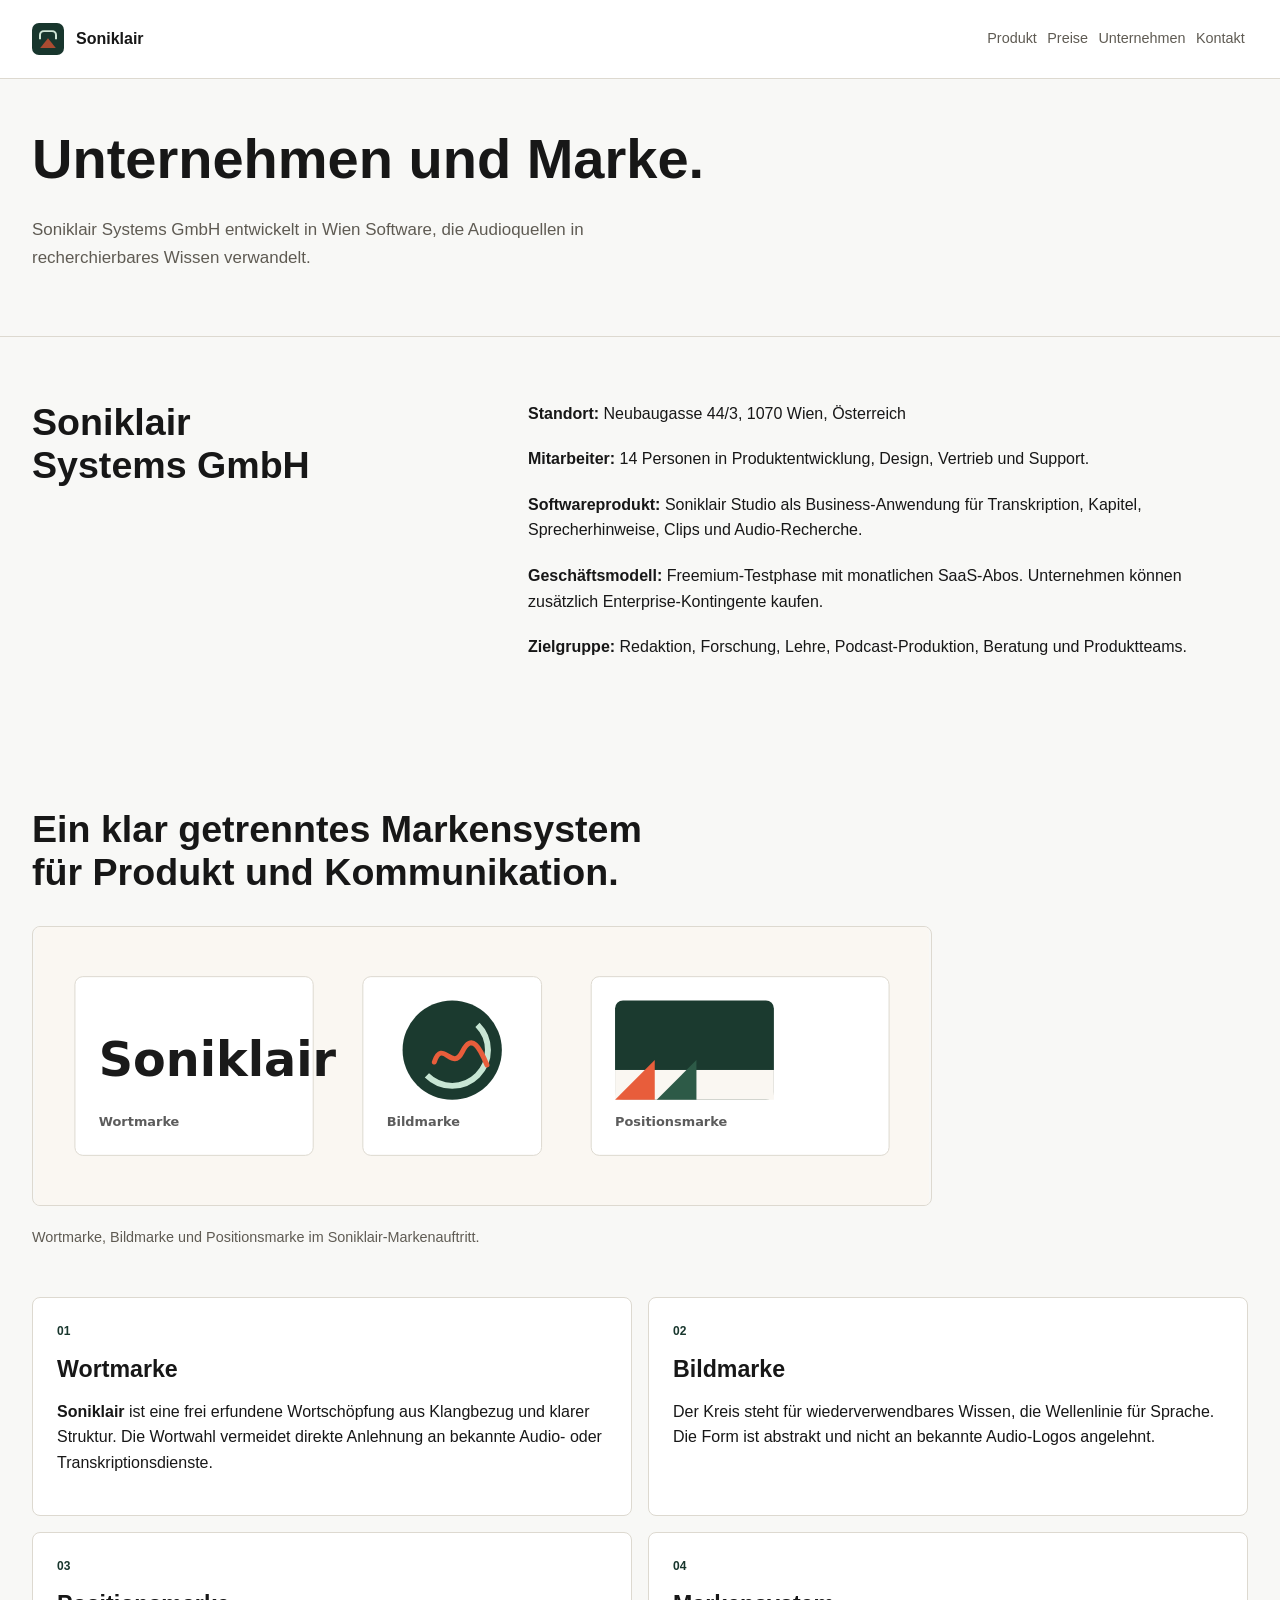
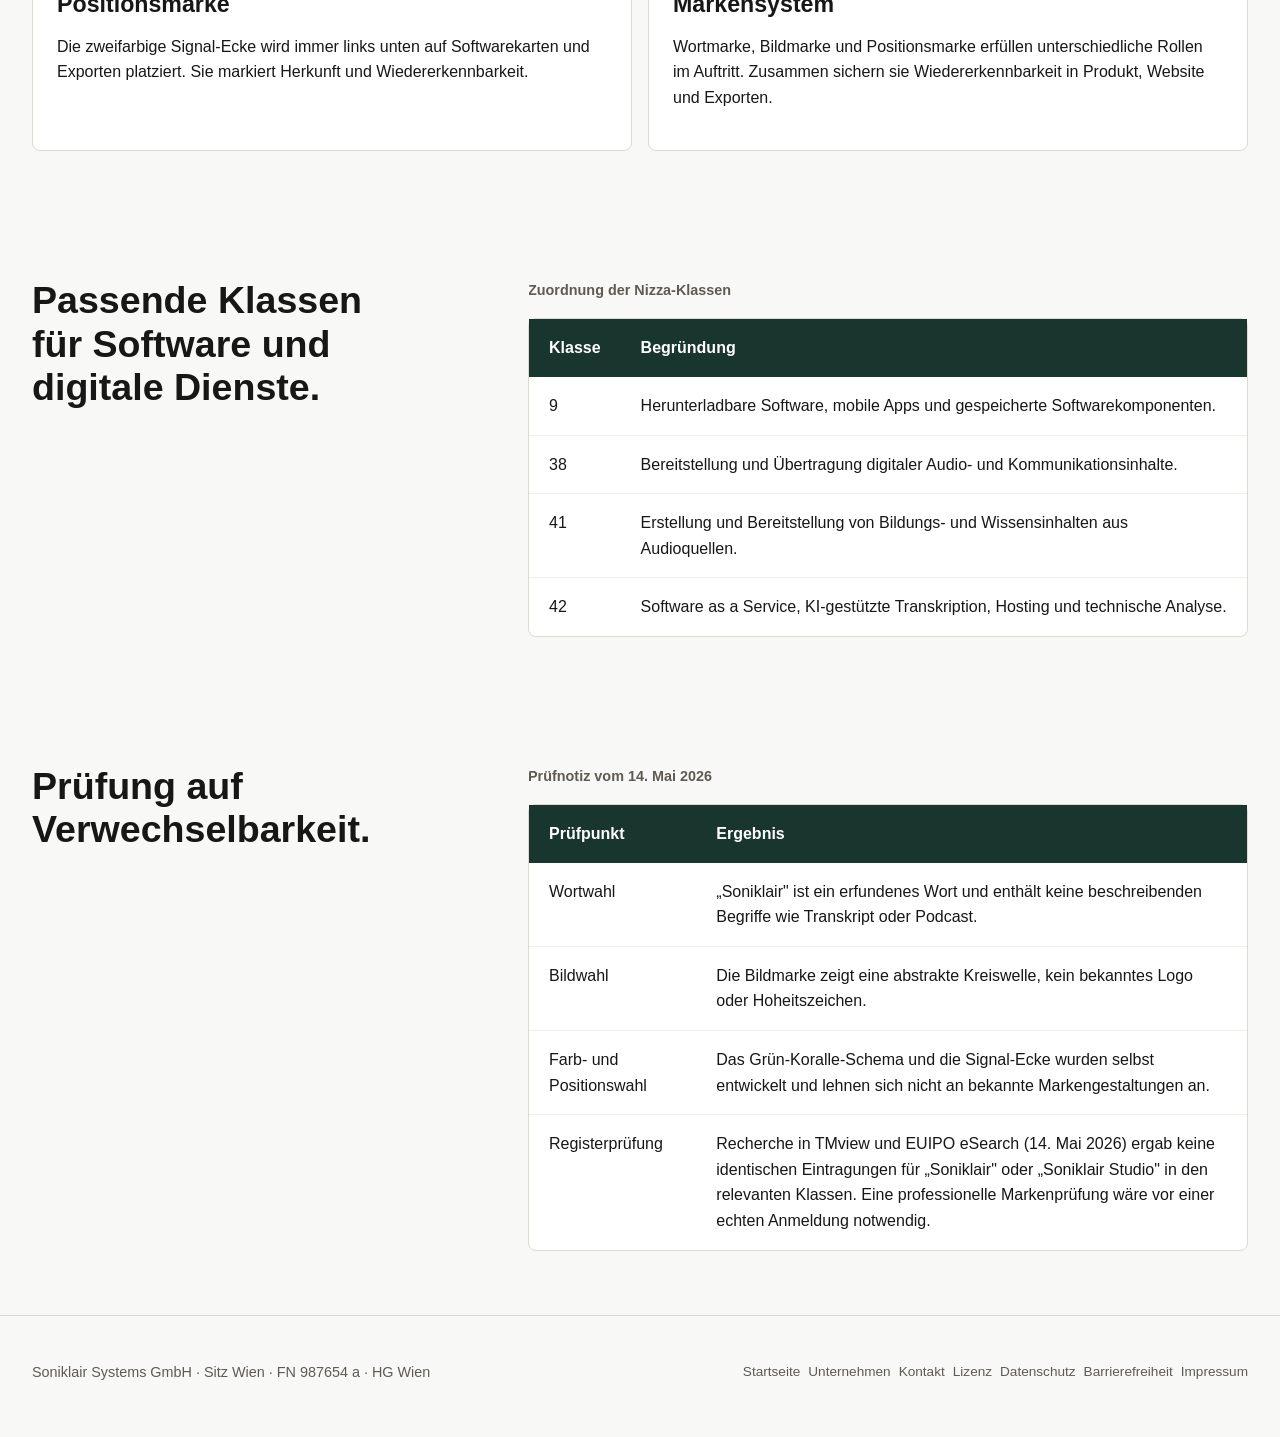
==== about.html @ 31c09a32 "about + contact" ====
<!doctype html>
<html lang="de-AT">
  <head>
    <meta charset="utf-8">
    <meta name="viewport" content="width=device-width, initial-scale=1">
    <title>Unternehmen und Marke | Soniklair</title>
    <meta name="description" content="Unternehmensprofil, Markenformen und Nizza-Klassen von Soniklair Systems GmbH.">
    <link rel="stylesheet" href="styles.css">
  </head>
  <body data-page="about">
    <header class="site-header">
      <nav class="nav">
        <a class="brand" href="index.html"><span class="brand-mark"></span>Soniklair</a>
        <button class="nav-toggle" type="button">Menü</button>
        <div class="nav-links" id="nav-links">
          <a href="index.html#produkt">Produkt</a>
          <a href="index.html#shop">Preise</a>
          <a href="about.html">Unternehmen</a>
          <a href="contact.html">Kontakt</a>
        </div>
      </nav>
    </header>
    <main id="main" class="page">
      <section class="band page-hero">
        <h1>Unternehmen und Marke.</h1>
        <p class="lead">Soniklair Systems GmbH entwickelt in Wien Software, die Audioquellen in recherchierbares Wissen verwandelt.</p>
      </section>

      <section class="band two-column">
        <div>
          <h2 id="company-title">Soniklair Systems GmbH</h2>
        </div>
        <div class="text-block">
          <p><strong>Standort:</strong> Neubaugasse 44/3, 1070 Wien, Österreich</p>
          <p><strong>Mitarbeiter:</strong> 14 Personen in Produktentwicklung, Design, Vertrieb und Support.</p>
          <p><strong>Softwareprodukt:</strong> Soniklair Studio als Business-Anwendung für Transkription, Kapitel, Sprecherhinweise, Clips und Audio-Recherche.</p>
          <p><strong>Geschäftsmodell:</strong> Freemium-Testphase mit monatlichen SaaS-Abos. Unternehmen können zusätzlich Enterprise-Kontingente kaufen.</p>
          <p><strong>Zielgruppe:</strong> Redaktion, Forschung, Lehre, Podcast-Produktion, Beratung und Produktteams.</p>
        </div>
      </section>

      <section class="band">
        <div class="section-heading">
          <h2 id="marks-title">Ein klar getrenntes Markensystem für Produkt und Kommunikation.</h2>
        </div>
        <figure class="wide-media">
          <img src="assets/marks.svg" alt="Soniklair Wortmarke, Bildmarke und Positionsmarke" width="900" height="280">
          <figcaption>Wortmarke, Bildmarke und Positionsmarke im Soniklair-Markenauftritt.</figcaption>
        </figure>
        <div class="feature-grid" style="margin-top: 3rem;">
          <article>
            <span class="number">01</span>
            <h3>Wortmarke</h3>
            <p><strong>Soniklair</strong> ist eine frei erfundene Wortschöpfung aus Klangbezug und klarer Struktur. Die Wortwahl vermeidet direkte Anlehnung an bekannte Audio- oder Transkriptionsdienste.</p>
          </article>
          <article>
            <span class="number">02</span>
            <h3>Bildmarke</h3>
            <p>Der Kreis steht für wiederverwendbares Wissen, die Wellenlinie für Sprache. Die Form ist abstrakt und nicht an bekannte Audio-Logos angelehnt.</p>
          </article>
          <article>
            <span class="number">03</span>
            <h3>Positionsmarke</h3>
            <p>Die zweifarbige Signal-Ecke wird immer links unten auf Softwarekarten und Exporten platziert. Sie markiert Herkunft und Wiedererkennbarkeit.</p>
          </article>
          <article>
            <span class="number">04</span>
            <h3>Markensystem</h3>
            <p>Wortmarke, Bildmarke und Positionsmarke erfüllen unterschiedliche Rollen im Auftritt. Zusammen sichern sie Wiedererkennbarkeit in Produkt, Website und Exporten.</p>
          </article>
        </div>
      </section>

      <section class="band two-column">
        <div>
          <h2 id="nice-title">Passende Klassen für Software und digitale Dienste.</h2>
        </div>
        <table class="info-table">
          <caption>Zuordnung der Nizza-Klassen</caption>
          <thead><tr><th>Klasse</th><th>Begründung</th></tr></thead>
          <tbody>
            <tr><td>9</td><td>Herunterladbare Software, mobile Apps und gespeicherte Softwarekomponenten.</td></tr>
            <tr><td>38</td><td>Bereitstellung und Übertragung digitaler Audio- und Kommunikationsinhalte.</td></tr>
            <tr><td>41</td><td>Erstellung und Bereitstellung von Bildungs- und Wissensinhalten aus Audioquellen.</td></tr>
            <tr><td>42</td><td>Software as a Service, KI-gestützte Transkription, Hosting und technische Analyse.</td></tr>
          </tbody>
        </table>
      </section>

      <section class="band two-column">
        <div>
          <h2 id="clearance-title">Prüfung auf Verwechselbarkeit.</h2>
        </div>
        <table class="info-table">
          <caption>Prüfnotiz vom 14. Mai 2026</caption>
          <thead><tr><th>Prüfpunkt</th><th>Ergebnis</th></tr></thead>
          <tbody>
            <tr><td>Wortwahl</td><td>„Soniklair" ist ein erfundenes Wort und enthält keine beschreibenden Begriffe wie Transkript oder Podcast.</td></tr>
            <tr><td>Bildwahl</td><td>Die Bildmarke zeigt eine abstrakte Kreiswelle, kein bekanntes Logo oder Hoheitszeichen.</td></tr>
            <tr><td>Farb- und Positionswahl</td><td>Das Grün-Koralle-Schema und die Signal-Ecke wurden selbst entwickelt und lehnen sich nicht an bekannte Markengestaltungen an.</td></tr>
            <tr><td>Registerprüfung</td><td>Recherche in TMview und EUIPO eSearch (14. Mai 2026) ergab keine identischen Eintragungen für „Soniklair" oder „Soniklair Studio" in den relevanten Klassen. Eine professionelle Markenprüfung wäre vor einer echten Anmeldung notwendig.</td></tr>
          </tbody>
        </table>
      </section>
    </main>
    <footer class="site-footer">
      <p>Soniklair Systems GmbH · Sitz Wien · FN 987654 a · HG Wien</p>
      <nav>
        <a href="index.html">Startseite</a>
        <a href="about.html">Unternehmen</a>
        <a href="contact.html">Kontakt</a>
        <a href="license.html">Lizenz</a>
        <a href="privacy.html">Datenschutz</a>
        <a href="accessibility.html">Barrierefreiheit</a>
        <a href="impressum.html">Impressum</a>
      </nav>
    </footer>
    <script src="script.js"></script>
  </body>
</html>
---- styles.css ----
:root {
  color-scheme: light;
  --paper: #f8f8f6;
  --paper-2: #efeee9;
  --paper-3: #e4e2db;
  --ink: #171717;
  --muted: #5f5b53;
  --line: #ddd9d0;
  --forest: #18362d;
  --forest-light: #2d5144;
  --mint: #cfe5d6;
  --coral: #ab4b31;
  --amber: #a47a2b;
  --focus: #005fcc;
  --surface: #ffffff;
  --max: 1280px;
  --radius: 8px;
  --radius-lg: 8px;
  --font-sans: "Avenir Next", "Helvetica Neue", Helvetica, sans-serif;
  --font-serif: "Avenir Next", "Helvetica Neue", Helvetica, sans-serif;
}

* {
  box-sizing: border-box;
}

html {
  scroll-behavior: smooth;
}

body {
  margin: 0;
  background: var(--paper);
  color: var(--ink);
  font-family: var(--font-sans);
  font-size: 16px;
  line-height: 1.6;
  font-optical-sizing: auto;
}

img,
canvas {
  display: block;
  max-width: 100%;
}

a {
  color: var(--forest);
  text-decoration-thickness: 1px;
  text-underline-offset: 0.25em;
  transition: color 0.15s ease, text-decoration-color 0.15s ease;
}

a:hover {
  color: var(--coral);
  text-decoration-color: var(--coral);
}

.site-header {
  position: sticky;
  top: 0;
  z-index: 50;
  border-bottom: 1px solid var(--line);
  background: rgba(255, 255, 255, 0.96);
}

.nav {
  max-width: var(--max);
  margin: 0 auto;
  padding: 0.95rem 2rem;
  display: flex;
  align-items: center;
  justify-content: space-between;
  gap: 1.5rem;
}

.brand {
  display: inline-flex;
  align-items: center;
  gap: 0.75rem;
  min-height: 48px;
  color: var(--ink);
  font-size: 1rem;
  font-weight: 700;
  text-decoration: none;
  transition: opacity 0.15s ease;
}

.brand:hover {
  opacity: 0.7;
  color: var(--ink);
}

.brand-mark {
  position: relative;
  width: 32px;
  height: 32px;
  border-radius: 7px;
  background: var(--forest);
  overflow: hidden;
}

.brand-mark::before {
  content: "";
  position: absolute;
  inset: 7px;
  border: 2px solid var(--mint);
  border-radius: 5px;
  clip-path: polygon(0 0, 100% 0, 100% 50%, 0 50%);
}

.brand-mark::after {
  content: "";
  position: absolute;
  bottom: 7px;
  left: 50%;
  transform: translateX(-50%);
  width: 16px;
  height: 10px;
  background: var(--coral);
  clip-path: polygon(0 100%, 50% 0, 100% 100%);
}

.nav-links {
  display: flex;
  align-items: center;
  gap: 0.25rem;
  flex-wrap: wrap;
  justify-content: flex-end;
}

.nav-links a {
  min-height: 44px;
  display: inline-flex;
  align-items: center;
  padding: 0.5rem 0.2rem;
  border-radius: 0;
  color: var(--muted);
  font-size: 0.9rem;
  font-weight: 500;
  text-decoration: none;
  transition: color 0.15s ease, border-color 0.15s ease;
  border-bottom: 1px solid transparent;
}

.nav-links a:hover {
  color: var(--ink);
  border-color: var(--line);
}

.nav-links a[aria-current="page"] {
  color: var(--ink);
  border-color: var(--ink);
}

.nav-toggle {
  display: none;
  min-height: 44px;
  border: 2px solid var(--ink);
  border-radius: var(--radius);
  background: transparent;
  color: var(--ink);
  font: inherit;
  font-weight: 600;
  padding: 0.5rem 1rem;
  cursor: pointer;
  transition: background 0.15s ease, color 0.15s ease;
}

.nav-toggle:hover {
  background: var(--ink);
  color: var(--paper);
}

.band {
  max-width: var(--max);
  margin: 0 auto;
  padding: 4rem 2rem;
}

.hero {
  min-height: auto;
  display: grid;
  grid-template-columns: 1.1fr 0.9fr;
  align-items: center;
  gap: 2.5rem;
  padding-top: 3rem;
  padding-bottom: 3rem;
  border-bottom: 1px solid var(--line);
}

.hero-copy {
  max-width: 640px;
}

.feature-grid article {
  animation: none;
}

h1, h2, h3 {
  margin-top: 0;
  color: var(--ink);
  font-weight: 400;
  line-height: 1.15;
}

h1 {
  font-family: var(--font-serif);
  margin-bottom: 1.5rem;
  font-size: 3.5rem;
  font-weight: 650;
  letter-spacing: 0;
  text-wrap: balance;
}

h1 em {
  font-style: inherit;
  color: inherit;
}

h2 {
  font-family: var(--font-serif);
  margin-bottom: 1.25rem;
  font-size: 2.35rem;
  font-weight: 650;
  letter-spacing: 0;
  text-wrap: balance;
}

h3 {
  margin-bottom: 0.75rem;
  font-size: 1.45rem;
  font-family: var(--font-sans);
  font-weight: 600;
}

.lead {
  max-width: 640px;
  margin: 0 0 2rem;
  color: var(--muted);
  font-size: 1.06rem;
  line-height: 1.65;
}

.hero-actions {
  display: flex;
  flex-wrap: wrap;
  gap: 1rem;
}

.hero-meta {
  display: grid;
  grid-template-columns: repeat(3, minmax(0, 1fr));
  gap: 0.75rem;
  margin: 1.75rem 0 0;
  padding: 0;
  list-style: none;
}

.hero-meta li {
  padding: 0.85rem 1rem;
  background: var(--surface);
  border: 1px solid var(--line);
  border-radius: var(--radius);
  font-size: 0.95rem;
  font-weight: 600;
}

.hero-meta span {
  display: block;
  margin-bottom: 0.2rem;
  color: var(--muted);
  font-size: 0.78rem;
  font-weight: 500;
}

.button {
  min-height: 52px;
  display: inline-flex;
  align-items: center;
  justify-content: center;
  gap: 0.5rem;
  border: none;
  border-radius: 7px;
  padding: 0.9rem 1.6rem;
  color: var(--ink);
  cursor: pointer;
  font-family: inherit;
  font-size: 0.95rem;
  font-weight: 600;
  line-height: 1.2;
  text-align: center;
  text-decoration: none;
  transition: background 0.15s ease, border-color 0.15s ease, color 0.15s ease;
  position: relative;
  overflow: hidden;
}

.button.primary {
  background: var(--forest);
  color: white;
}

.button.primary:hover {
  background: var(--forest-light);
}

.button.secondary {
  background: transparent;
  border: 1px solid var(--line);
}

.button.secondary:hover {
  background: var(--paper-2);
  border-color: var(--forest);
}

.hero-media,
.wide-media {
  margin: 0;
  position: relative;
}

.hero-media img,
.wide-media img {
  border-radius: var(--radius-lg);
  border: 1px solid var(--line);
}

figcaption {
  margin-top: 1.25rem;
  color: var(--muted);
  font-size: 0.9rem;
}

.section-heading {
  max-width: 760px;
  margin-bottom: 2rem;
}

.feature-grid {
  display: grid;
  grid-template-columns: repeat(2, minmax(0, 1fr));
  gap: 1rem;
  border: none;
}

.feature-grid article {
  padding: 1.5rem;
  background: var(--surface);
  border: 1px solid var(--line);
  border-radius: var(--radius-lg);
}

.number {
  display: block;
  margin-bottom: 0.9rem;
  color: var(--forest);
  font-size: 0.75rem;
  font-weight: 700;
}

.proof {
  display: grid;
  grid-template-columns: 0.75fr 1.25fr;
  gap: 2.5rem;
  padding-top: 0;
  padding-bottom: 0;
  border: none;
  align-items: start;
}

.proof-list {
  margin: 0;
  padding: 0;
  list-style: none;
  counter-reset: proof;
}

.proof-list li {
  display: flex;
  align-items: flex-start;
  gap: 1rem;
  padding: 1rem 0;
  border-bottom: 1px solid var(--line);
  color: var(--muted);
  font-size: 1rem;
  counter-increment: proof;
}

.proof-list li::before {
  content: counter(proof, decimal-leading-zero);
  flex-shrink: 0;
  color: var(--coral);
  font-size: 0.9rem;
  font-weight: 700;
}

.proof-list li:last-child {
  border-bottom: none;
}

.media-panel {
  display: grid;
  grid-template-columns: 0.8fr 1.2fr;
  gap: 2rem;
  align-items: center;
  padding-top: 3rem;
  padding-bottom: 3rem;
  border-top: 1px solid var(--line);
  border-bottom: 1px solid var(--line);
}

#signal-canvas {
  width: 100%;
  height: auto;
  border-radius: var(--radius-lg);
  border: 1px solid var(--line);
}

.pricing-grid {
  display: grid;
  grid-template-columns: repeat(3, 1fr);
  gap: 1rem;
  border: none;
}

.price-card {
  padding: 2rem;
  background: var(--surface);
  border: 1px solid var(--line);
  border-radius: var(--radius-lg);
}

.price-card.recommended {
  border-color: var(--forest);
}

.badge {
  position: static;
  display: inline-block;
  margin: 0 0 1rem;
  background: var(--paper);
  color: var(--forest);
  border: 1px solid var(--line);
  padding: 0.3rem 0.55rem;
  border-radius: 4px;
  font-size: 0.75rem;
  font-weight: 600;
  white-space: nowrap;
}

.price {
  margin: 0 0 1.5rem;
  font-family: var(--font-serif);
  font-size: 3.5rem;
  font-weight: 400;
  line-height: 1;
}

.price span {
  color: var(--muted);
  font-family: var(--font-sans);
  font-size: 1rem;
  font-weight: 500;
  line-height: 1.4;
}

.price-card ul {
  min-height: 7rem;
  margin: 0 0 1.5rem;
  padding: 0;
  list-style: none;
}

.price-card li {
  display: flex;
  align-items: flex-start;
  gap: 0.6rem;
  padding: 0.4rem 0;
  font-size: 0.95rem;
}

.price-card li::before {
  content: "✓";
  color: var(--coral);
  font-weight: 700;
}

.price-term {
  margin: 0 0 1rem;
  color: var(--muted);
  font-size: 0.82rem;
  line-height: 1.4;
}

.checkout-demo-notice {
  margin: 0 0 1rem;
  padding: 0.6rem 0.9rem;
  background: var(--paper-2);
  border-left: 3px solid var(--amber);
  border-radius: 0 var(--radius) var(--radius) 0;
  font-size: 0.9rem;
}

.order-summary {
  padding: 1rem 1.1rem;
  background: var(--paper);
  border: 1px solid var(--line);
  border-radius: var(--radius);
  font-size: 0.9rem;
}

.order-summary-title {
  margin: 0 0 0.6rem;
  font-weight: 700;
  font-size: 0.85rem;
  color: var(--muted);
  text-transform: uppercase;
  letter-spacing: 0.04em;
}

.order-summary-list {
  margin: 0;
  padding: 0;
  list-style: none;
  display: grid;
  gap: 0.35rem;
}

.checkout {
  margin-top: 1.5rem;
  padding: 2rem;
  background: var(--surface);
  border: 1px solid var(--line);
  border-radius: var(--radius-lg);
}

.shop-legal-note {
  margin-top: 1.5rem;
  padding: 1rem 1.25rem;
  background: var(--surface);
  border: 1px solid var(--line);
  border-radius: var(--radius-lg);
  color: var(--muted);
  font-size: 0.95rem;
}

.shop-legal-note p {
  margin: 0 0 0.75rem;
}

.shop-legal-note p:last-child {
  margin-bottom: 0;
}

.checkout-form,
.contact-form,
.settings-form {
  display: grid;
  gap: 1.25rem;
}

label {
  font-weight: 600;
  font-size: 0.9rem;
}

input,
select,
textarea {
  width: 100%;
  min-height: 52px;
  border: 1px solid var(--line);
  border-radius: var(--radius);
  background: var(--paper);
  color: var(--ink);
  font: inherit;
  padding: 0.85rem 1rem;
  transition: border-color 0.15s ease, background 0.15s ease;
}

input:focus,
select:focus,
textarea:focus {
  border-color: var(--forest);
  background: white;
  outline: 2px solid var(--focus);
  outline-offset: 2px;
}

input:hover:not(:focus),
select:hover:not(:focus),
textarea:hover:not(:focus) {
  border-color: var(--paper-3);
}

textarea {
  resize: vertical;
  min-height: 120px;
}

.checkbox {
  display: grid;
  grid-template-columns: 24px minmax(0, 1fr);
  gap: 0.85rem;
  align-items: start;
  font-weight: 500;
  font-size: 0.95rem;
}

.checkbox input {
  width: 22px;
  min-height: 22px;
  margin-top: 0.1rem;
  cursor: pointer;
}

.form-message {
  min-height: 1.6rem;
  padding: 0.75rem 1rem;
  background: var(--mint);
  border-radius: var(--radius);
  color: var(--forest);
  font-weight: 600;
  font-size: 0.9rem;
}

.form-message:empty {
  display: none;
}

.form-note,
.settings-retention {
  margin: 0;
  color: var(--muted);
  font-size: 0.9rem;
}

.compliance-grid {
  display: grid;
  grid-template-columns: repeat(3, 1fr);
  gap: 1rem;
  border: none;
}

.compliance-grid a {
  min-height: 88px;
  display: flex;
  align-items: center;
  padding: 1rem 1.1rem;
  background: var(--surface);
  color: var(--ink);
  font-weight: 600;
  font-size: 0.95rem;
  text-decoration: none;
  transition: background 0.15s ease, color 0.15s ease;
  border: 1px solid var(--line);
  border-radius: var(--radius-lg);
}

.compliance-grid a:hover {
  background: var(--paper-2);
  color: var(--forest);
}

.page-hero {
  padding-top: 3rem;
  padding-bottom: 2rem;
  border-bottom: 1px solid var(--line);
}

.two-column,
.contact-layout {
  display: grid;
  grid-template-columns: 0.75fr 1.25fr;
  gap: 4rem;
}

.text-block p {
  margin: 0 0 1.25rem;
}

.text-block strong {
  color: var(--ink);
}

.info-table {
  width: 100%;
  border-collapse: separate;
  border-spacing: 0;
  background: var(--surface);
  border-radius: var(--radius-lg);
  overflow: hidden;
  border: 1px solid var(--line);
}

.info-table caption {
  margin-bottom: 1rem;
  color: var(--muted);
  text-align: left;
  font-weight: 600;
  font-size: 0.9rem;
}

.info-table th,
.info-table td {
  padding: 1rem 1.25rem;
  text-align: left;
  vertical-align: top;
  border-bottom: 1px solid var(--paper-2);
}

.info-table th {
  background: var(--forest);
  color: white;
  font-weight: 600;
  border-bottom: none;
}

.info-table tr:last-child td {
  border-bottom: none;
}

.info-table + p {
  margin: 1rem 0 0;
  color: var(--muted);
}

.legal-grid {
  display: grid;
  grid-template-columns: repeat(2, 1fr);
  gap: 1rem;
}

.legal-grid article {
  padding: 1.25rem;
  background: var(--surface);
  border: 1px solid var(--line);
  border-radius: var(--radius-lg);
}

.legal-grid article h2,
.contact-details h2,
.contact-form h2 {
  font-family: var(--font-sans);
  letter-spacing: normal;
}

.legal-grid article h2 {
  margin-bottom: 0.75rem;
  font-size: 1.35rem;
  font-weight: 600;
  line-height: 1.3;
}

.contact-details h2,
.contact-form h2 {
  font-size: 1.75rem;
  font-weight: 600;
  line-height: 1.2;
}

.media-license,
.cookie-settings {
  max-width: none;
}

.cookie-settings {
  padding: 2rem;
  background: var(--surface);
  border: 1px solid var(--line);
  border-radius: var(--radius-lg);
}

.contact-details {
  padding: 2rem;
  background: var(--surface);
  border: 1px solid var(--line);
  border-radius: var(--radius-lg);
  color: var(--ink);
}

.contact-details h2 {
  color: var(--ink);
}

.contact-details p {
  margin: 0 0 1.25rem;
  opacity: 1;
}

.contact-details a {
  color: var(--forest);
}

.contact-details a:hover {
  color: var(--coral);
}

.contact-form {
  padding: 2rem;
  background: var(--surface);
  border: 1px solid var(--line);
  border-radius: var(--radius-lg);
}

.site-footer {
  max-width: var(--max);
  margin: 0 auto;
  padding: 2.5rem 2rem 3rem;
  display: flex;
  align-items: center;
  justify-content: space-between;
  gap: 2rem;
  border-top: 1px solid var(--line);
}

.site-footer p {
  margin: 0;
  color: var(--muted);
  font-size: 0.9rem;
}

.site-footer nav {
  display: flex;
  flex-wrap: wrap;
  gap: 0.5rem;
}

.site-footer a {
  color: var(--muted);
  font-size: 0.85rem;
  font-weight: 500;
  text-decoration: none;
  padding: 0.35rem 0;
  transition: color 0.15s ease;
}

.site-footer a:hover {
  color: var(--forest);
}

code {
  background: var(--paper-2);
  border-radius: 4px;
  padding: 0.15rem 0.4rem;
  font-family: "SF Mono", Monaco, monospace;
  font-size: 0.9em;
}

@media (max-width: 1024px) {
  .nav { padding: 1rem 1.5rem; }
  .band { padding: 4rem 1.5rem; }
  .hero { grid-template-columns: 1fr; gap: 3rem; }
  .hero-copy { max-width: none; }
  .hero-meta { grid-template-columns: repeat(3, minmax(0, 1fr)); }
  .proof { grid-template-columns: 1fr; gap: 2rem; }
  .media-panel { grid-template-columns: 1fr; }
  .two-column, .contact-layout { grid-template-columns: 1fr; gap: 2rem; }
}

@media (max-width: 768px) {
  .nav { flex-wrap: wrap; }
  .nav-toggle { display: inline-flex; align-items: center; }
  .nav-links {
    display: none;
    width: 100%;
    flex-direction: column;
    align-items: stretch;
    padding-top: 1rem;
    gap: 0.75rem;
  }
  .nav-links.is-open { display: flex; }
  .nav-links a { justify-content: flex-start; }
  .feature-grid,
  .pricing-grid,
  .compliance-grid,
  .hero-meta { grid-template-columns: 1fr; }
}

@media (max-width: 600px) {
  body { font-size: 16px; }
  .band { padding: 3rem 1rem; }
  .nav { padding: 0.75rem 1rem; }
  h1 { font-size: 2.35rem; }
  h2 { font-size: 1.9rem; }
  .legal-grid { grid-template-columns: 1fr; }
  .site-footer { flex-direction: column; text-align: center; }
  .price { font-size: 2.7rem; }
}

@media (prefers-reduced-motion: reduce) {
  *, *::before, *::after {
    animation-duration: 0.001ms !important;
    animation-iteration-count: 1 !important;
    transition-duration: 0.001ms !important;
  }
}
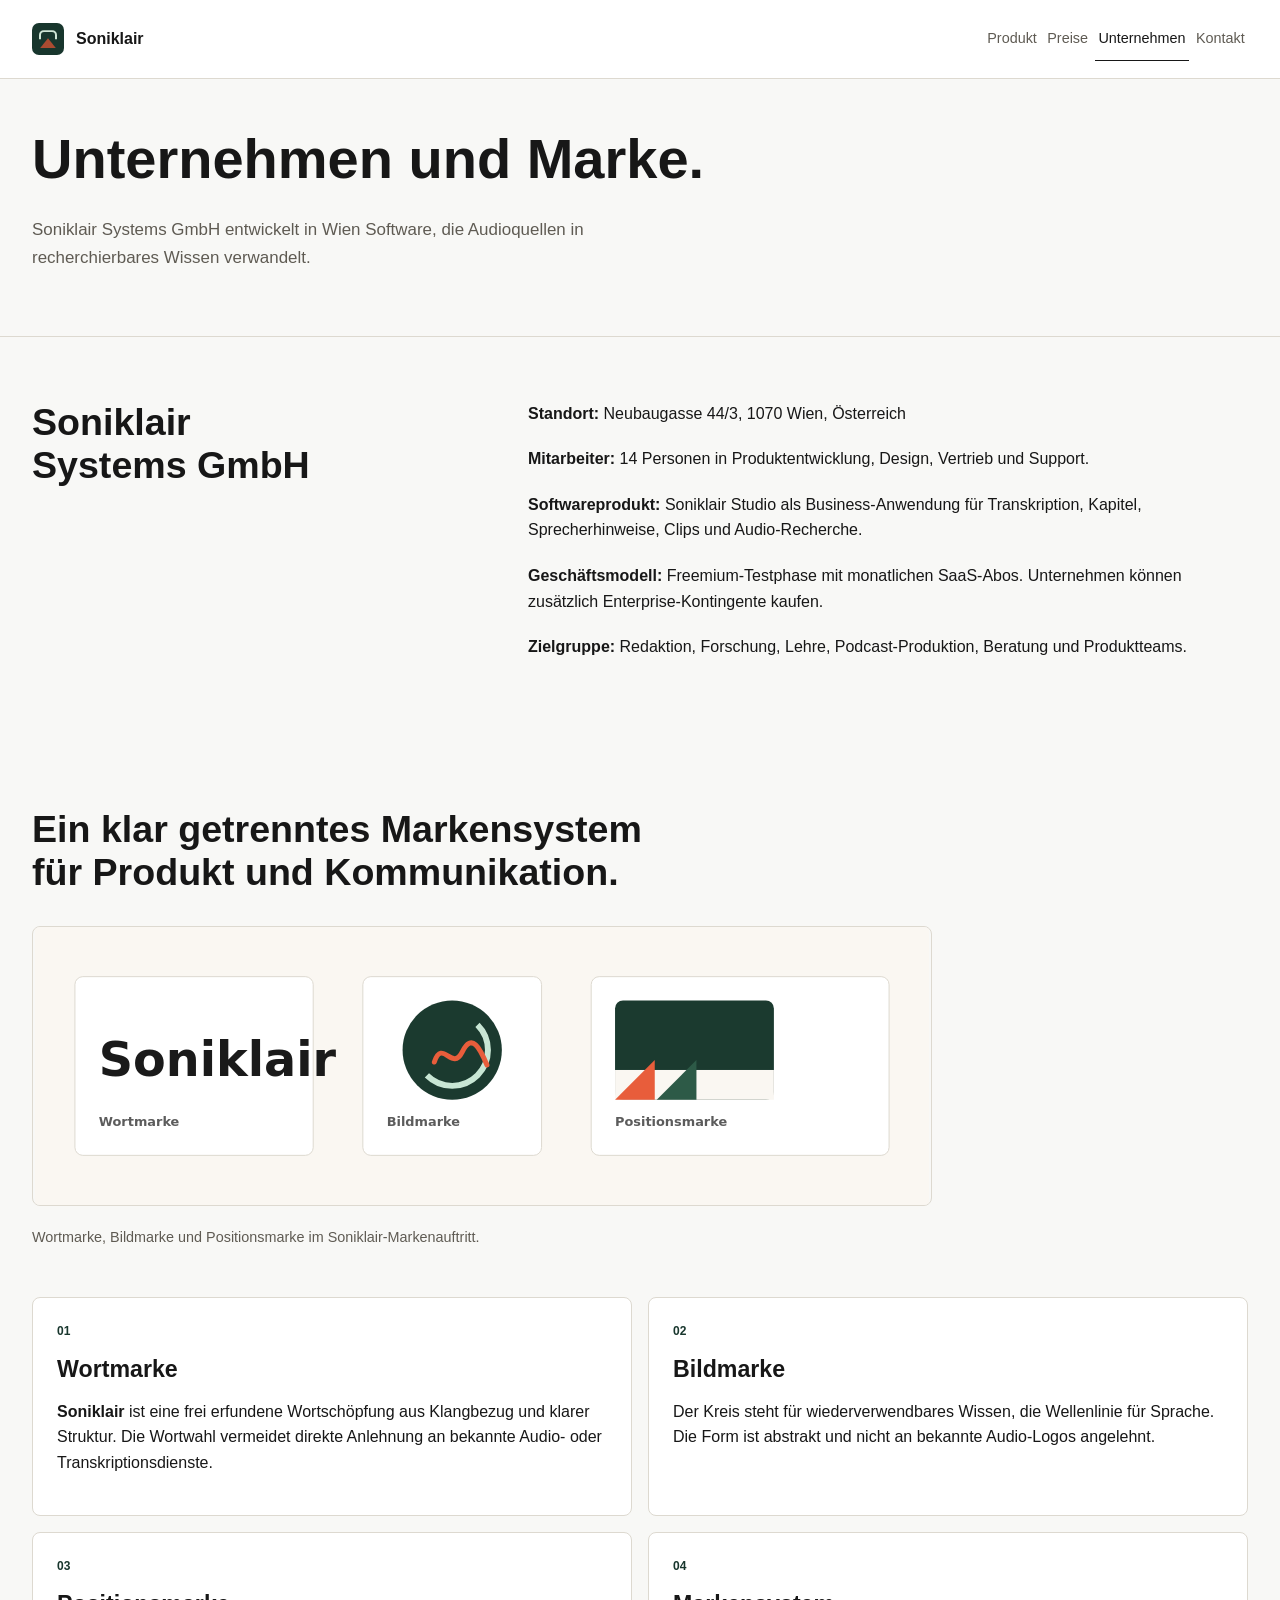
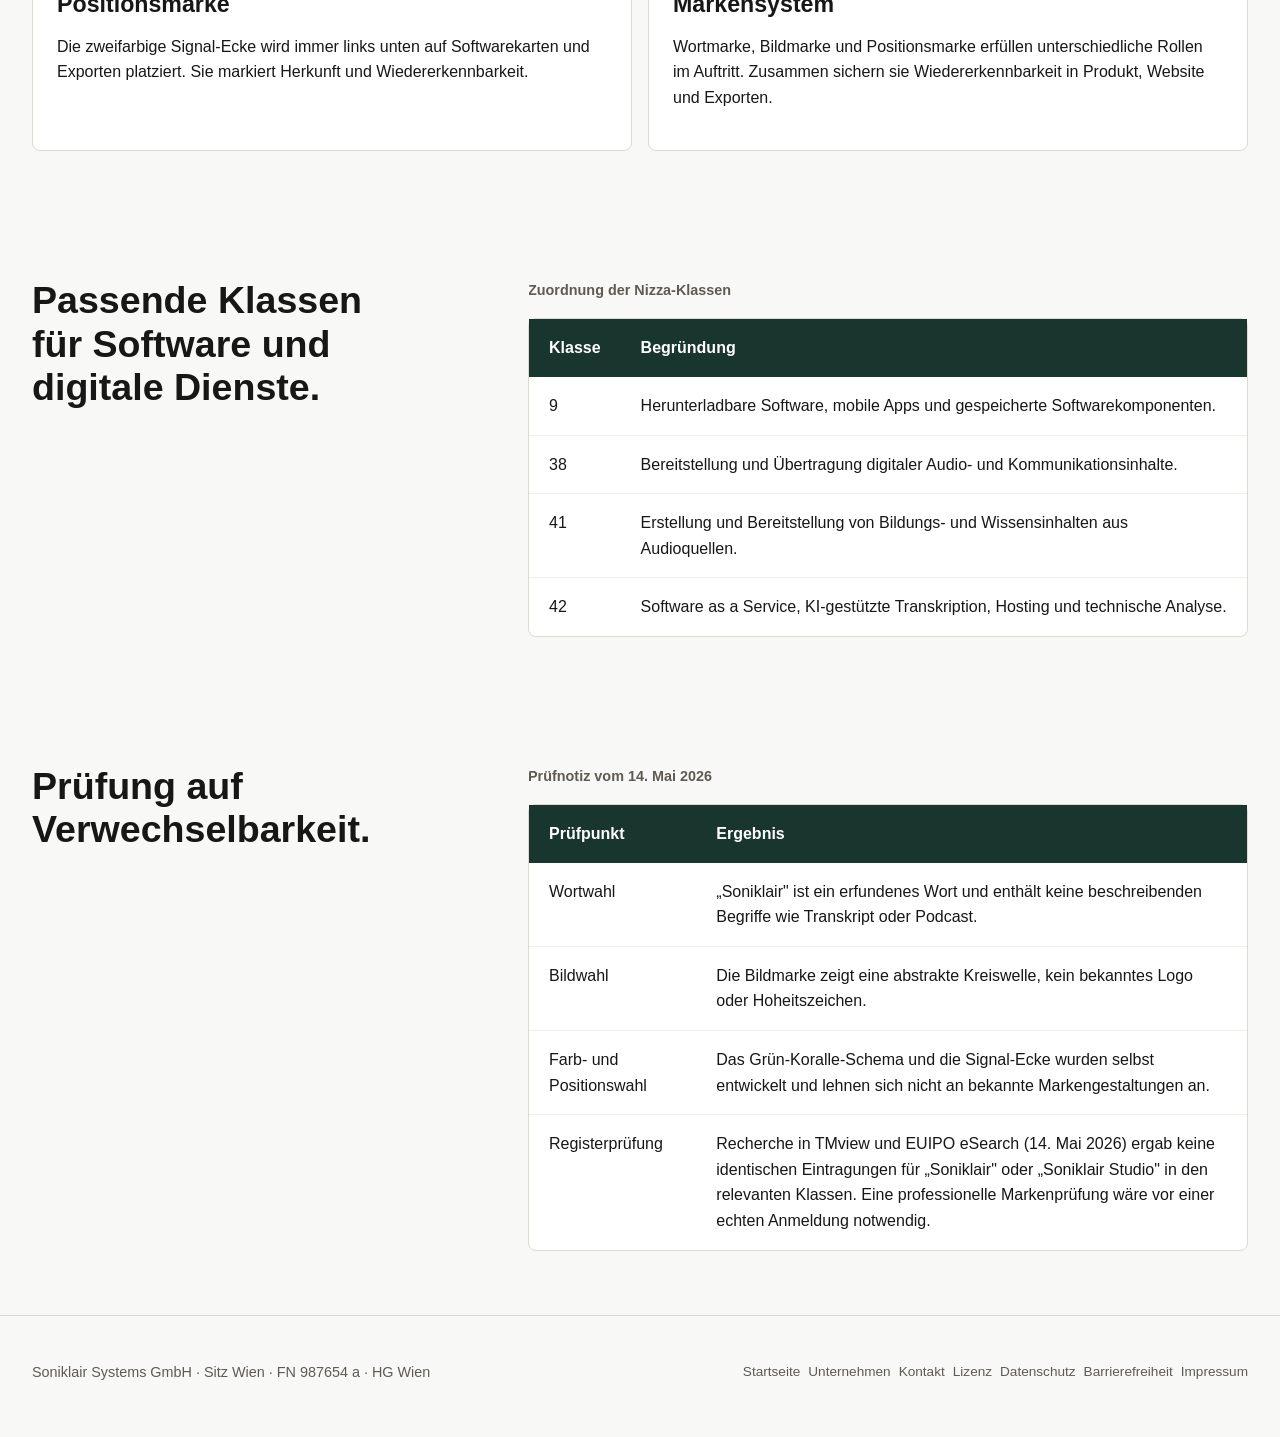
==== commit da199318: "a11y pass" ====
--- a/about.html
+++ b/about.html
@@ -6,12 +6,14 @@
     <title>Unternehmen und Marke | Soniklair</title>
     <meta name="description" content="Unternehmensprofil, Markenformen und Nizza-Klassen von Soniklair Systems GmbH.">
     <link rel="stylesheet" href="styles.css">
+    <link rel="icon" href="assets/favicon.svg" type="image/svg+xml">
   </head>
   <body data-page="about">
+    <a class="skip-link" href="#main">Zum Inhalt springen</a>
     <header class="site-header">
-      <nav class="nav">
-        <a class="brand" href="index.html"><span class="brand-mark"></span>Soniklair</a>
-        <button class="nav-toggle" type="button">Menü</button>
+      <nav class="nav" aria-label="Hauptnavigation">
+        <a class="brand" href="index.html"><span class="brand-mark" aria-hidden="true"></span>Soniklair</a>
+        <button class="nav-toggle" type="button" aria-expanded="false" aria-controls="nav-links">Menü</button>
         <div class="nav-links" id="nav-links">
           <a href="index.html#produkt">Produkt</a>
           <a href="index.html#shop">Preise</a>
@@ -26,7 +28,7 @@
         <p class="lead">Soniklair Systems GmbH entwickelt in Wien Software, die Audioquellen in recherchierbares Wissen verwandelt.</p>
       </section>
 
-      <section class="band two-column">
+      <section class="band two-column" aria-labelledby="company-title">
         <div>
           <h2 id="company-title">Soniklair Systems GmbH</h2>
         </div>
@@ -39,7 +41,7 @@
         </div>
       </section>
 
-      <section class="band">
+      <section class="band" aria-labelledby="marks-title">
         <div class="section-heading">
           <h2 id="marks-title">Ein klar getrenntes Markensystem für Produkt und Kommunikation.</h2>
         </div>
@@ -71,7 +73,7 @@
         </div>
       </section>
 
-      <section class="band two-column">
+      <section class="band two-column" aria-labelledby="nice-title">
         <div>
           <h2 id="nice-title">Passende Klassen für Software und digitale Dienste.</h2>
         </div>
@@ -87,7 +89,7 @@
         </table>
       </section>
 
-      <section class="band two-column">
+      <section class="band two-column" aria-labelledby="clearance-title">
         <div>
           <h2 id="clearance-title">Prüfung auf Verwechselbarkeit.</h2>
         </div>
@@ -105,7 +107,7 @@
     </main>
     <footer class="site-footer">
       <p>Soniklair Systems GmbH · Sitz Wien · FN 987654 a · HG Wien</p>
-      <nav>
+      <nav aria-label="Footer Navigation">
         <a href="index.html">Startseite</a>
         <a href="about.html">Unternehmen</a>
         <a href="contact.html">Kontakt</a>
--- a/styles.css
+++ b/styles.css
@@ -28,6 +28,10 @@
   scroll-behavior: smooth;
 }
 
+@media (prefers-reduced-motion: reduce) {
+  html { scroll-behavior: auto; }
+}
+
 body {
   margin: 0;
   background: var(--paper);
@@ -54,6 +58,30 @@
 a:hover {
   color: var(--coral);
   text-decoration-color: var(--coral);
+}
+
+:focus-visible {
+  outline: 3px solid var(--focus);
+  outline-offset: 4px;
+}
+
+.skip-link {
+  position: fixed;
+  top: 16px;
+  left: 16px;
+  z-index: 100;
+  transform: translateY(-200%);
+  background: var(--ink);
+  color: white;
+  padding: 0.8rem 1.2rem;
+  border-radius: 4px;
+  font-weight: 600;
+  text-decoration: none;
+  transition: transform 0.15s ease;
+}
+
+.skip-link:focus {
+  transform: translateY(0);
 }
 
 .site-header {
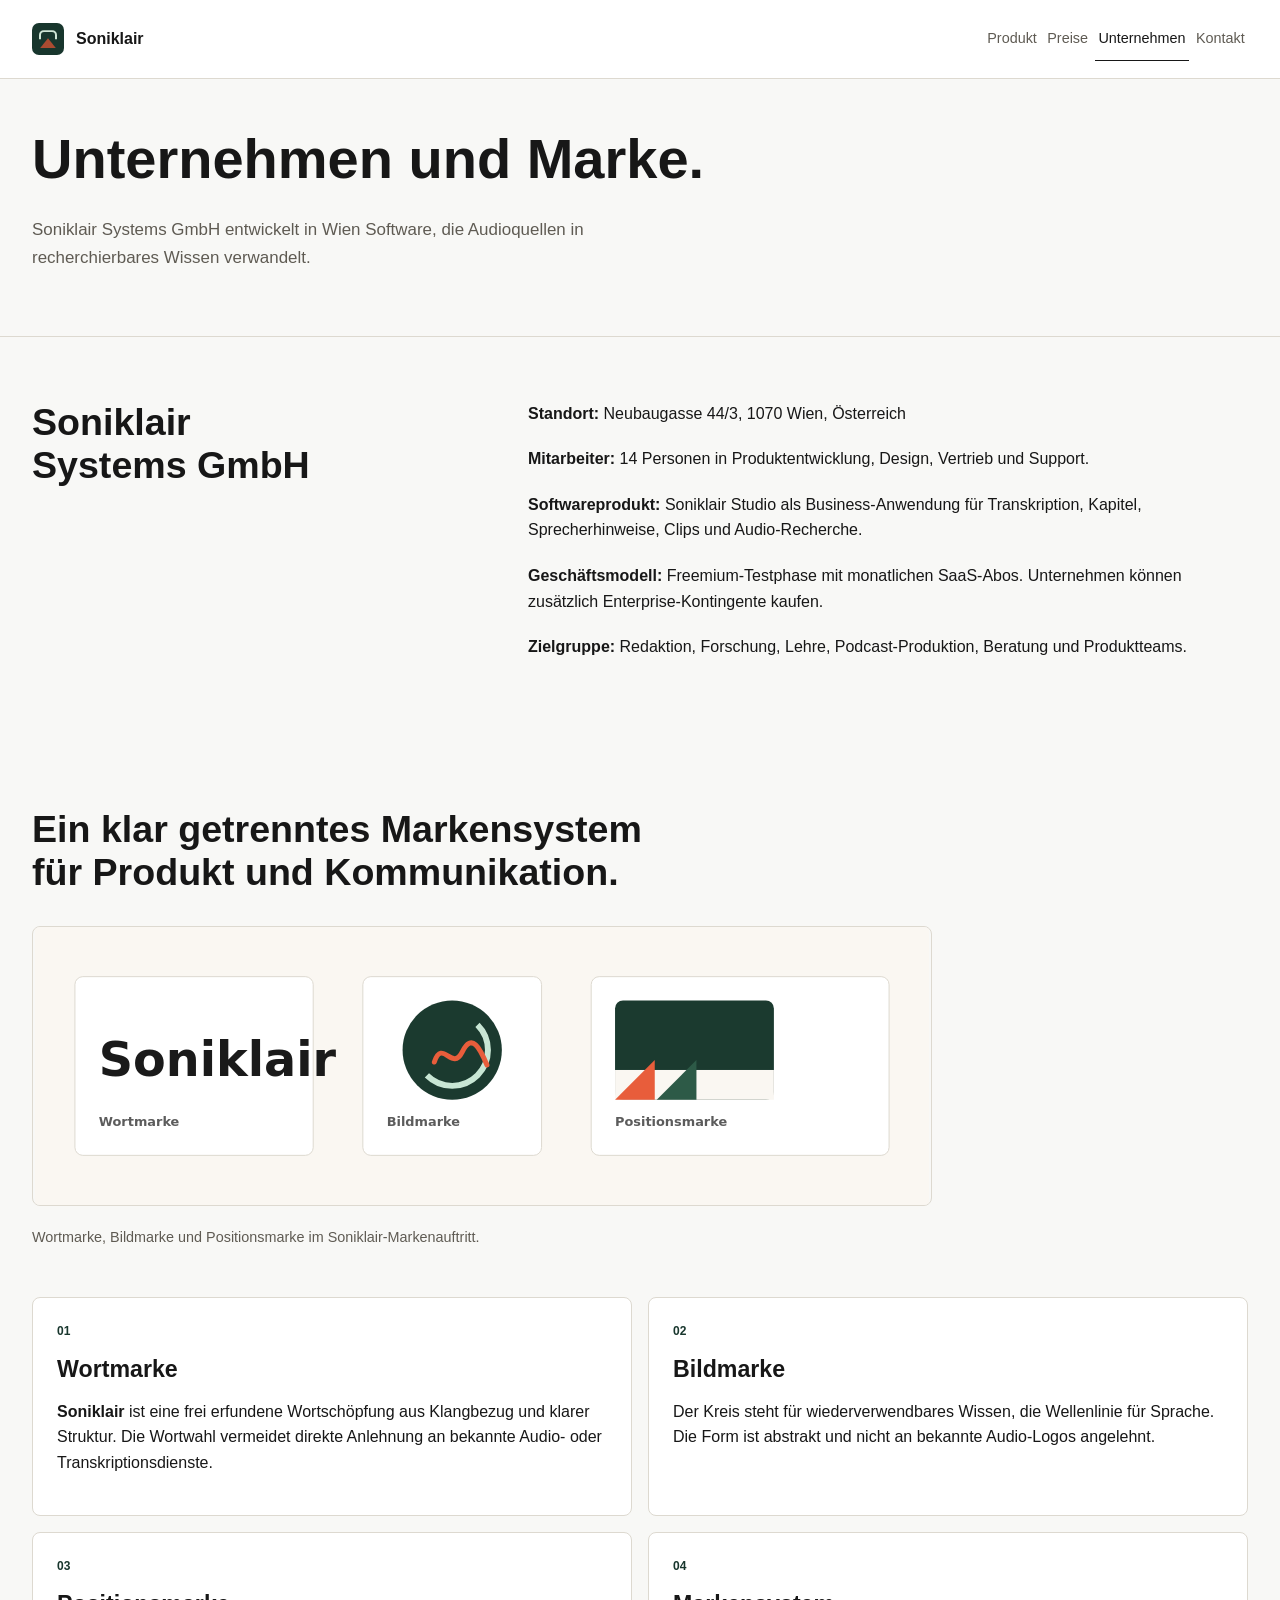
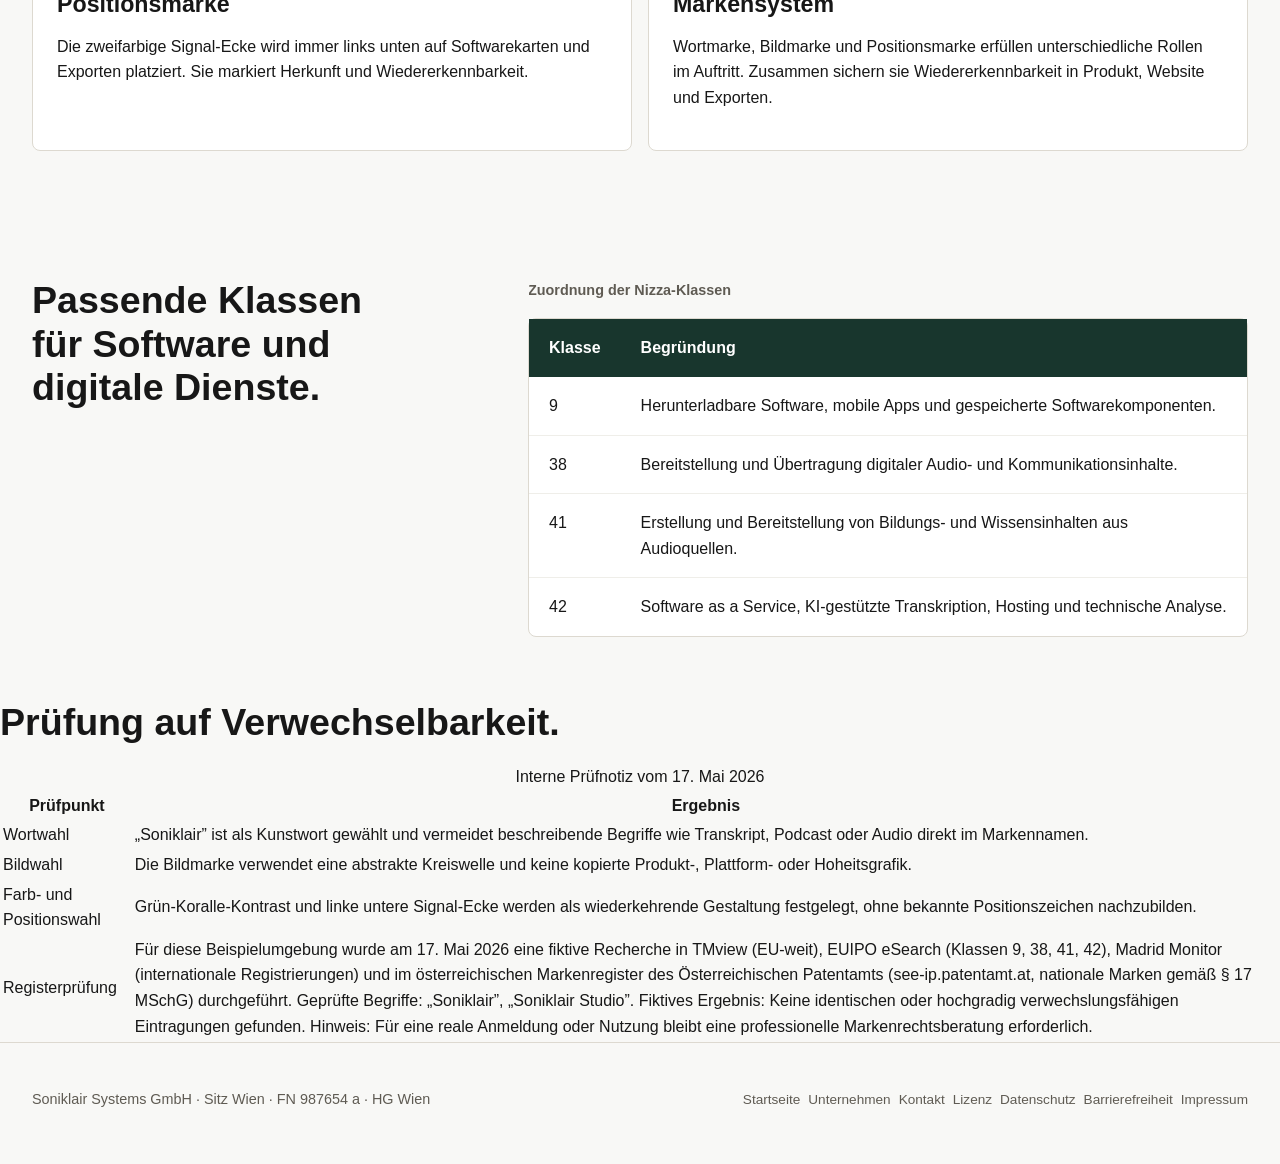
==== commit 35b571bb: "cleanup" ====
--- a/about.html
+++ b/about.html
@@ -89,18 +89,18 @@
         </table>
       </section>
 
-      <section class="band two-column" aria-labelledby="clearance-title">
+      <section class=”band two-column” aria-labelledby=”clearance-title”>
         <div>
-          <h2 id="clearance-title">Prüfung auf Verwechselbarkeit.</h2>
+          <h2 id=”clearance-title”>Prüfung auf Verwechselbarkeit.</h2>
         </div>
-        <table class="info-table">
-          <caption>Prüfnotiz vom 14. Mai 2026</caption>
+        <table class=”info-table”>
+          <caption>Interne Prüfnotiz vom 17. Mai 2026</caption>
           <thead><tr><th>Prüfpunkt</th><th>Ergebnis</th></tr></thead>
           <tbody>
-            <tr><td>Wortwahl</td><td>„Soniklair" ist ein erfundenes Wort und enthält keine beschreibenden Begriffe wie Transkript oder Podcast.</td></tr>
-            <tr><td>Bildwahl</td><td>Die Bildmarke zeigt eine abstrakte Kreiswelle, kein bekanntes Logo oder Hoheitszeichen.</td></tr>
-            <tr><td>Farb- und Positionswahl</td><td>Das Grün-Koralle-Schema und die Signal-Ecke wurden selbst entwickelt und lehnen sich nicht an bekannte Markengestaltungen an.</td></tr>
-            <tr><td>Registerprüfung</td><td>Recherche in TMview und EUIPO eSearch (14. Mai 2026) ergab keine identischen Eintragungen für „Soniklair" oder „Soniklair Studio" in den relevanten Klassen. Eine professionelle Markenprüfung wäre vor einer echten Anmeldung notwendig.</td></tr>
+            <tr><td>Wortwahl</td><td>„Soniklair” ist als Kunstwort gewählt und vermeidet beschreibende Begriffe wie Transkript, Podcast oder Audio direkt im Markennamen.</td></tr>
+            <tr><td>Bildwahl</td><td>Die Bildmarke verwendet eine abstrakte Kreiswelle und keine kopierte Produkt-, Plattform- oder Hoheitsgrafik.</td></tr>
+            <tr><td>Farb- und Positionswahl</td><td>Grün-Koralle-Kontrast und linke untere Signal-Ecke werden als wiederkehrende Gestaltung festgelegt, ohne bekannte Positionszeichen nachzubilden.</td></tr>
+            <tr><td>Registerprüfung</td><td>Für diese Beispielumgebung wurde am 17. Mai 2026 eine fiktive Recherche in TMview (EU-weit), EUIPO eSearch (Klassen 9, 38, 41, 42), Madrid Monitor (internationale Registrierungen) und im österreichischen Markenregister des Österreichischen Patentamts (see-ip.patentamt.at, nationale Marken gemäß § 17 MSchG) durchgeführt. Geprüfte Begriffe: „Soniklair”, „Soniklair Studio”. Fiktives Ergebnis: Keine identischen oder hochgradig verwechslungsfähigen Eintragungen gefunden. Hinweis: Für eine reale Anmeldung oder Nutzung bleibt eine professionelle Markenrechtsberatung erforderlich.</td></tr>
           </tbody>
         </table>
       </section>
--- a/styles.css
+++ b/styles.css
@@ -515,6 +515,10 @@
   font-weight: 700;
 }
 
+.price-card.recommended li::before {
+  color: var(--forest);
+}
+
 .price-term {
   margin: 0 0 1rem;
   color: var(--muted);
